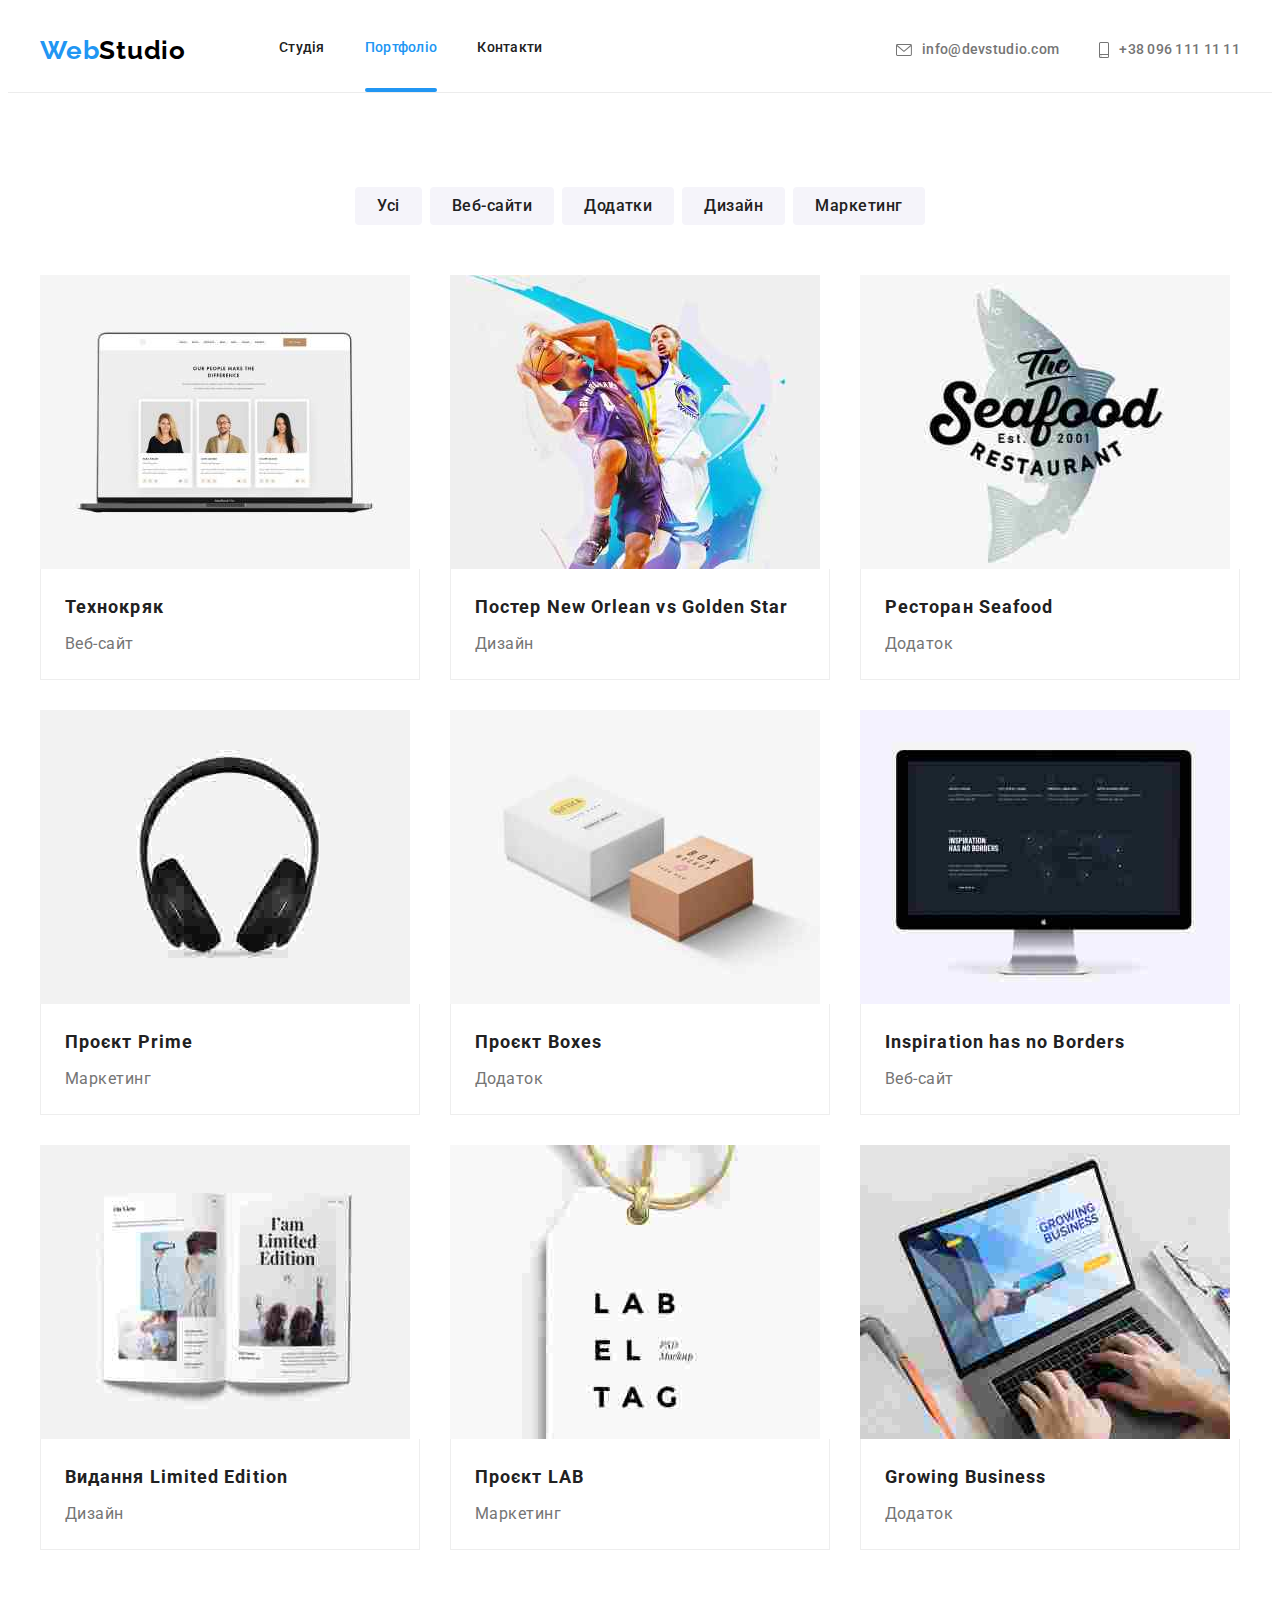
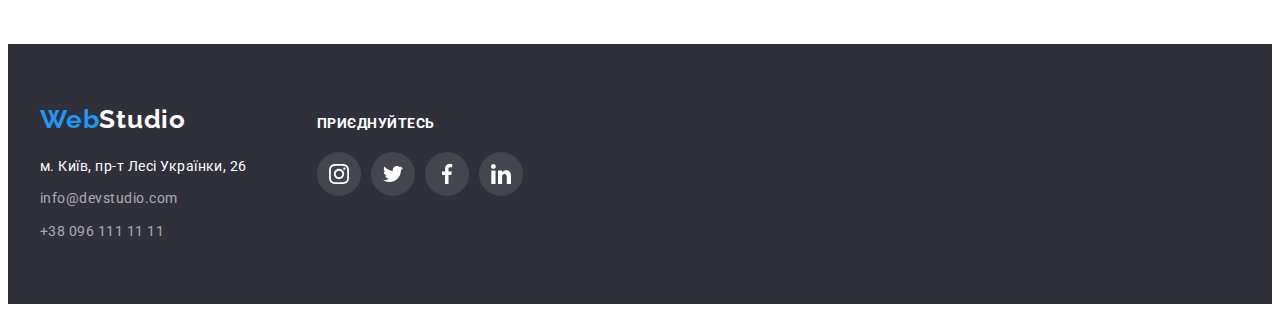
==== portfolio.html @ bfb7cd04 "Add files via upload" ====
<!DOCTYPE html>
<html lang="uk">
<head>
    <meta charset="UTF-8">
    <meta http-equiv="X-UA-Compatible" content="IE=edge">
    <meta name="viewport" content="width=device-width, initial-scale=1.0">
    <title>WebStudio</title>
    <link href="https://fonts.googleapis.com/css2?family=Raleway:wght@700&family=Roboto:wght@400;500;700;900&display=swap" rel="stylesheet">
    <link rel="stylesheet" href="https://cdnjs.cloudflare.com/ajax/libs/modern-normalize/1.1.0/modern-normalize.min.css"
     integrity="sha512-wpPYUAdjBVSE4KJnH1VR1HeZfpl1ub8YT/NKx4PuQ5NmX2tKuGu6U/JRp5y+Y8XG2tV+wKQpNHVUX03MfMFn9Q=="
     crossorigin="anonymous" referrerpolicy="no-referrer"
    />
    <link rel="stylesheet" href="./css/styles.css">
</head>
<body class="body">
    <!--хедер страницы-->
    <header class="header">
        <div class="container header-container">
            <nav class="nav-container">
                <a href="./index.html" class="logo">Web<span class="header-logo">Studio</span></a>
                <ul class="site-nav list">
                    <li class="item"><a href="./index.html" class="link">Студія</a></li>
                    <li class="item"><a href="./portfolio.html" class="link current">Портфоліо</a></li>
                    <li class="item"><a href="#" class="link">Контакти</a></li>
                </ul>
            </nav>
            <ul class="auth-nav list">
                <li class="item">
                    <a href="mailto:info@devstudio.com" class="link">
                        <svg class="icon-contact" width="16" height="12">
                            <use href="./images/icons.svg#icon-envelope"></use>
                        </svg>
                        info@devstudio.com
                    </a>
                </li>
                <li class="item">
                    <a href="tel:+380961111111" class="link">
                        <svg class="icon-contact" width="10" height="16">
                            <use href="./images/icons.svg#icon-smartphone"></use>
                        </svg>
                        +38 096 111 11 11
                    </a>
                </li>
            </ul>
        </div>
    </header>
    <!--Герой-->
    <main>
        <section class="section">
            <div class="container">
                <h1 class="visually-hidden">Наші проекти</h1>
                <ul class="page-nav-button list">
                    <li class="item"><button type="button" class="button-filter">Усі</button></li>
                    <li class="item"><button type="button" class="button-filter">Веб-сайти</button></li>
                    <li class="item"><button type="button" class="button-filter">Додатки</button></li>
                    <li class="item"><button type="button" class="button-filter">Дизайн</button></li>
                    <li class="item"><button type="button" class="button-filter">Маркетинг</button></li>
                </ul>
                <ul class="portfolio-list list">
                    <li class="item">
                        <a href="#" class="portfolio-link">
                            <div class="portfolio-wrap">
                                <img src="./images/portfolio.jpg" alt="Зображення ноутбука з відкритим сайтом" width="370"> 
                                <p class="portfolio-hover-text">Ресурс пропонує комплексні пропозиції з різним рівнем 
                                    функціоналу та сервісів.
                                    Все це дозволить відвідувачу отримати вичерпні відомості 
                                    про компанію чи приватну особу.
                                </p>   
                            </div>        
                            <div class="card-content">
                                <h2 class="portfolio-title">Технокряк</h2>
                                <p class="portfolio-paragraph">Веб-сайт</p>
                            </div>
                            
                        </a>
                    </li> 
                    <li class="item">
                        <a href="#" class="portfolio-link">
                            <img src="./images/portfolio (2).jpg" alt="Зображення гри у баскетбол" width="370">
                            <div class="card-content">        
                                <h2 class="portfolio-title">Постер New Orlean vs Golden Star</h2>
                                <p class="portfolio-paragraph">Дизайн</p>
                            </div>
                        </a>
                    </li>
                    <li class="item">
                        <a href="#" class="portfolio-link">
                            <img src="./images/portfolio (3).jpg" alt="логотип рибного ресторану" width="370">
                            <div class="card-content">   
                                <h2 class="portfolio-title">Ресторан Seafood</h2>
                                <p class="portfolio-paragraph">Додаток</p>
                            </div> 
                        </a>
                    </li> 
                    <li class="item">
                        <a href="#" class="portfolio-link">
                            <img src="./images/portfolio (4).jpg" alt="фото навушників" width="370">
                            <div class="card-content">    
                                <h2 class="portfolio-title">Проєкт Prime</h2>
                                <p class="portfolio-paragraph">Маркетинг</p>
                            </div>
                        </a>
                    </li>
                    <li class="item">
                        <a href="#" class="portfolio-link">
                            <img src="./images/portfolio (5).jpg" alt="зображення двух коробок" width="370">
                            <div class="card-content">    
                                <h2 class="portfolio-title">Проєкт Boxes</h2>
                                <p class="portfolio-paragraph">Додаток</p>
                            </div>
                        </a>
                    </li>
                    <li class="item">
                        <a href="#" class="portfolio-link">
                            <img src="./images/portfolio (6).jpg" alt="зображення монітора" width="370">
                            <div class="card-content">    
                                <h2 class="portfolio-title">Inspiration has no Borders</h2>
                                <p class="portfolio-paragraph">Веб-сайт</p>
                            </div>
                        </a>
                    </li>
                    <li class="item">
                        <a href="#" class="portfolio-link">
                            <img src="./images/portfolio (7).jpg" alt="зображення журналу" width="370">
                            <div class="card-content">    
                                <h2 class="portfolio-title">Видання Limited Edition</h2>
                                <p class="portfolio-paragraph">Дизайн</p>
                            </div>
                        </a>
                    </li>
                    <li class="item">
                        <a href="#" class="portfolio-link">
                            <img src="./images/portfolio (8).jpg" alt="зображення бірки" width="370">
                            <div class="card-content">    
                                <h2 class="portfolio-title">Проєкт LAB</h2>
                                <p class="portfolio-paragraph">Маркетинг</p>
                            </div>
                        </a>
                    </li>
                    <li class="item">
                        <a href="#" class="portfolio-link">
                            <img src="./images/portfolio (9).jpg" alt="зображення ноутбука" width="370">
                            <div class="card-content">    
                                <h2 class="portfolio-title">Growing Business</h2>
                                <p class="portfolio-paragraph">Додаток</p>
                            </div>
                        </a>
                    </li> 
                </ul>
            </div>
        </section>
     </main>
    <!--Футер-->
    <footer class="footer">
        <div class="footer-container">
            <div>
                <a href="./index.html" class="logo">Web<span class="footer-logo">Studio</span></a>
                <address class="footer-adress">
                    <ul class="footer-nav list">
                        <li class="footer-link">
                            <a href="https://goo.gl/maps/zUmkeaVUU9CxabKS7"
                                target="_blank" rel="noreferrer noopener " class="primary-link">
                                м. Київ, пр-т Лесі Українки, 26
                            </a>
                        </li>
                        <li class="footer-link"><a href="mailto:info@devstudio.com" class="second-link">info@devstudio.com</a></li>
                        <li class="footer-link"><a href="tel:+380961111111" class="second-link">+38 096 111 11 11</a></li>
                    </ul>
                </address>
            </div> 
        
            <div class="social-link">
                <h2 class="social-title">приєднуйтесь</h2>
                <ul class="social-list footer">
                    <li class="social-item">
                        <a href="" class="social-link-footer link">
                            <svg class="social-icon" width="20" height="20">
                                <use href="./images/icons.svg#icon-instagram-2"></use>
                            </svg>
                        </a>
                    </li>
                    <li class="social-item">
                        <a href="" class="social-link-footer link">
                            <svg class="social-icon" width="20" height="20">
                                <use href="./images/icons.svg#icon-twitter-1"></use>
                            </svg>
                        </a>
                    </li>
                    <li class="social-item">
                        <a href="" class="social-link-footer link">
                            <svg class="social-icon" width="20" height="20">
                                <use href="./images/icons.svg#icon-facebook-1"></use>
                            </svg>
                        </a>
                    </li>
                    <li class="social-item">
                        <a href="" class="social-link-footer link">
                            <svg class="social-icon" width="20" height="20">
                                <use href="./images/icons.svg#icon-linkedin-1"></use>
                            </svg>
                        </a>
                    </li>
                </ul>
            </div>
        </div> 
    </footer>    
</body>
</html>
---- css/styles.css ----
:root {
    --primary-text-color:#212121;
    --second-text-color:#757575;
    --white-first-background-color: #F5F5F5;
    --background-light-color:#F5F4FA;
    --accent-color:#2196F3;
    --black-color:#000000;
    --background-dark-color:#2F303A;
    --white-color:#FFFFFF;
    --white-second-text-color:rgba(255, 255, 255, 0.6);
    --button-active-blue: #188CE8;
    --social-link-brand:#AFB1B8;
    --background-gray-color:#C4C4C4;
}

.body {
    background-color: var(--white-color);
    color: var(--second-text-color);
    font-family: Roboto, sans-serif;
    letter-spacing: 0.03em;
}

img {
    display: block;
    max-width: 100%;

}

.container {
    width: 1200px;
    margin-left: auto;
    margin-right: auto;
    padding-left: 15px;
    padding-right: 15px;
}


p,
h1,
h2,
h3,
h4,
h5,
h6 {
  margin: 0;
}



   /* Header */
.header {
    border-bottom: 1px solid #ECECEC;
}

   .logo {
    color:var(--accent-color);
    text-decoration: none;
    font-family: 'Raleway',sans-serif;
    font-weight: 700;
    font-size: 26px;
    line-height: 1.19;
    letter-spacing: 0.03em;
}

.header-logo {
    color:var(--black-color);
    text-decoration: none;
    font-family: 'Raleway';
    font-weight: 700;
    font-size: 26px;
    line-height: 1.2px;
    letter-spacing: 0.03em;
}

.header-logo:hover,
.header-logo:focus {
    color: var(--accent-color);
}


.list {
    list-style: none;
    padding: 0;
    margin: 0;
}

.header-container  {
    display: flex;
   
}

.nav-container {
    display: flex;
    align-items: center;
}

.site-nav {
    display: flex;
    margin-left: 93px;
}

.site-nav .item + .item {
    margin-left: 40px;
}

.site-nav .link {
    display: block;
    padding-top: 32px;
    padding-bottom: 32px;
}

.site-nav .link {
    color: var(--primary-text-color);
    text-decoration: none;
    font-weight: 500;
    font-size: 14px;
    line-height: 1.14;
    letter-spacing: 0.02em;
}

.site-nav .link:hover,
.site-nav .link:focus {
    color: var(--accent-color);
}

.site-nav .link.current {
    color: var(--accent-color);
}

.auth-nav {
    display: flex;
    align-items: center;
    margin-left: auto;
}

.auth-nav .item + .item {
    margin-left: 40px;
}

.auth-nav .link {
    color: var(--second-text-color);
    text-decoration: none;
    font-weight: 500;
    display: flex;
    align-items: center;
    font-size: 14px;
    line-height: 1.14;
    letter-spacing: 0.02em;
}

.auth-nav .link:hover,
.auth-nav .link:focus {
    color: var(--accent-color);
} 

.contacts-link:hover,
.contacts-link:focus {
    color: var(--logo-header-footer-color);
}

.link.link.current::after {
    display: block;
    content: "";
    width: 100%;
    height: 4px;
    border-radius: 2px;
    background-color: var(--accent-color);
    position: relative;
    bottom: -32px;
}

/*  Иконки футера конверт и телефон  */
.icon-contact  {
    margin-right: 10px;
    fill: currentColor;
}



/* Герой */

.hero {
    max-width: 1600px;
    margin: 0 auto;
    background-image: linear-gradient(rgba(47, 48, 58, 0.4),rgba(47, 48, 58, 0.4)), url(../images/herofon.jpg);
    background-color: var(--background-gray-color);
    background-repeat: no-repeat;
    background-size: cover;
    background-position: center;
    padding-top: 200px;
    padding-bottom: 200px;
    text-align: center;
}

.hero .title {
    margin: 0 auto 30px;
    color: var(--white-color);
    max-width: 696px;
    font-weight: 900;
    font-size: 44px;
    line-height: 1.36;
    text-align: center;
    letter-spacing: 0.06em;
    text-transform: uppercase;
    }

.button-order {
    border: none;
    border-radius: 4px;
    padding: 10px 24px;
    min-width: 200px;
    text-align: center;
    background-color: var(--accent-color);
    color: var(--white-color);
    font-family: inherit;
    font-weight: 700;
    font-size: 16px;
    line-height: 1.87;
    letter-spacing: 0.06em;
    box-shadow: 0px 4px 4px rgba(0, 0, 0, 0.15);
    cursor: pointer;
}

.button-order:hover,  
.button-order:focus {
    background-color: var(--button-active-blue);
}   

/*Секція наші переваги */

.visually-hidden {
    position: absolute;
    white-space: nowrap;
    width: 1px; 
    height: 1px; 
    overflow: hidden; 
    border: 0; 
    padding: 0; 
    clip: rect(0 0 0 0); 
    clip-path: inset(50%); 
    margin: -1px; 
}

.section {
    background-color: var(--white-color);
    padding-top: 94px;
    padding-bottom: 94px;
}

.features {
    padding-bottom: 0;
}

.section-title {
    margin-top: 0;
    margin-bottom: 50px;
    color: var(--primary-text-color);
    font-weight: 700;
    font-size: 36px;
    line-height: 1.17;
    text-align: center;
}

.feature-list {
    display: flex;
}

.feature-list .feature-item + .feature-item {
    margin-left: 30px;
}  

.feature-item {
    width: 270px;
}

.feature-list .feature-title {
    margin-top: 0;
    margin-bottom: 10px;
    color: var(--primary-text-color);
    font-weight: 700;
    font-size: 14px;
    line-height: 1.14;
    letter-spacing: 0.03em;
    text-transform: uppercase;
    
}

.feature-paragraph {
    color: var(--second-text-color);
    font-size: 14px;
    line-height: 1.71;
    margin-top: 0;
    margin-bottom: 0;
}

/*   Иконки секція Наші переваги */

.icon-background {
    background-color: var(--background-light-color);
    display: flex;
    justify-content: center;
    align-items: center;
    width: 270px;
    height: 120px;
    margin-bottom: 30px;
    border-radius: 4px;
}

/* Секція Чим ми займаємося*/

.photo {
    display: flex;
}

.photo .item + .item {
    margin-left: 30px;
}

.photo-group {
    position: relative;
}

.works-overlay {
    position: absolute;
    top: 100%;
    left: 100%;
    transform: translate(-100%, -100%);
    display: flex;
    justify-content: center;
    align-items: center;
    font-weight: 700;
    font-size: 14px;
    line-height: 1.14;
    text-transform: uppercase;
    color: #ffffff;
    background-color: rgba(47, 48, 58, 0.8);
    height: 70px;
    width: 100%; 
}




 /* Секція Наша команда*/


.team {
    background-color: var(--background-light-color);
}

.photo-team {
    background-color: var(--white-color);
}

.our-team-item {
    background-color: var(--white-color);
    border-bottom-left-radius: 4px;
    border-bottom-right-radius: 4px;
    box-shadow: 0px 1px 3px rgba(0, 0, 0, 0.12), 0px 1px 1px rgba(0, 0, 0, 0.14), 0px 2px 1px rgba(0, 0, 0, 0.2);
}

.feature-list .our-team-item + .our-team-item {
    margin-left: 30px;
}

.name-title {
    color: var(--primary-text-color);
    font-weight: 500;
    font-size: 16px;
    line-height: 1.18;
    text-align: center;
    margin-bottom: 10px;
}

.profession {
    font-weight: 400;
    font-size: 16px;
    line-height: 1.18;
    text-align: center;
}

.team-info {
    padding-top: 30px;
    padding-bottom: 30px;
}

/*  Иконки секція Наша команда  */
.social-list {
    display: flex;
    align-items: center;
    justify-content: center;
    margin-top: 16px;
    padding: 0;
    list-style: none;
}

.social-item:not(:last-child) {
    margin-right: 10px;
}


.social.link {
    display: flex;
    align-items: center;
    justify-content: center;
    width: 44px;
    height: 44px;
    border-radius: 50px;
    color: var(--social-link-brand);
    background-color: var(--white-color);
}

.social-icon {
    fill: currentColor;
}

.social.link:hover,
.social.link:focus {
    color: var(--white-color);
    background-color: var(--accent-color);
}

/*   Иконки Наши клиенты*/

.list.clients {
    display: flex;
    justify-content: center;
 
}

.clients-link.clients {
    display: flex;
    justify-content: center;
    align-items: center;
    width: 170px;
    height: 92px;
    border: 1px solid #AFB1B8;
    border-radius: 4px;
    color: var(--social-link-brand);
}

.clients-link.clients:hover,
.clients-link.clients:focus {
    border-color: var(--accent-color);
    color: var(--accent-color);
}

.icon-clients {
    fill: currentColor;
}

.item.clients:not(:last-child) {
    margin-right: 30px;
}

/* Футер */

.footer {
    background-color: var(--background-dark-color);
    padding-top: 60px;
    padding-bottom: 60px;
}

.footer-container {
    display: flex;
    align-items: baseline;
    width: 1200px;
    padding-left: 15px;
    padding-right: 15px;
    margin: 0 auto;
 
}

.footer-logo {
    color: var(--white-color);
    text-decoration: none;
    font-family: 'Raleway',sans-serif;
    font-weight: 700;
    font-size: 26px;
    line-height: 1.19;
    letter-spacing: 0.03em;
}

.footer-logo:hover,
.footer-logo:focus {
    color: var(--accent-color);
}

.footer-adress {
    margin-top: 20px;
}

.footer-link:not(:last-child) {
    margin-bottom: 9px;
}


.primary-link {
    display: block;
    color: var(--white-color);
    text-decoration: none;
    font-style: normal;
    font-size: 14px;
    line-height: 1.71;

}

.primary-link:hover,
.primary-link:focus {
    color: var(--accent-color);
}

.second-link {
    display: block;
    color: var(--white-second-text-color);
    text-decoration: none;
    font-style: normal;
    font-size: 14px;
    line-height: 1.71;
   
}

.second-link:hover,
.second-link:focus {
    color: var(--accent-color);
}

/*   Иконки соц.сетей футер   */

.social-title {
    color: var(--white-color);
    margin-bottom: 20px;
    text-transform: uppercase;
    font-weight: 700;
    font-size: 14px;
    line-height: 1.14;
}    

.social-list.footer {
    display: flex;
    align-items: center;
    justify-content: center;
    margin-top: 20px;
    list-style: none;
    padding: 0;
    margin-bottom: 0;
}

.social-link-footer.link {
    display: flex;
    align-items: center;
    justify-content: center;
    color: var(--white-color);
    background-color: rgba(255, 255, 255, 0.1);
    width: 44px;
    height: 44px;
    border-radius: 50px;
}

.social-link-footer.link:hover,
.social-link-footer.link:focus {
    background-color: var(--accent-color);
}


.social-link {
 
    margin-left: 70px;
    min-width: 206px;
}


/* Портфолио*/

.page-nav-button,
.portfolio-list {
    display: flex;
    flex-wrap: wrap;
}

.page-nav-button{
    margin-top: 0;
    margin-bottom: 50px;
    justify-content: center;
}

.portfolio-list {
    margin-top: 0;
    margin-bottom: 0;
}

.button-filter {
    background-color:var(--background-light-color);
    color: var(--primary-text-color);
    font-family: 'Roboto';
    font-weight: 500;
    font-size: 16px;
    line-height: 1.62;
    text-align: center;
    letter-spacing: 0.03em;
    cursor: pointer;
    border-radius: 4px;
    border: none;
    padding: 6px 22px;
}

.button-filter:hover,
.button-filter:focus {
    background-color: var(--accent-color); 
    color: var(--white-color);
    box-shadow: 0px 3px 1px rgba(0, 0, 0, 0.1), 0px 1px 2px rgba(0, 0, 0, 0.08), 0px 2px 2px rgba(0, 0, 0, 0.12);
}   

.portfolio-list .portfolio-link {
    text-decoration: none;
    display: block;
}

.page-nav-button .item + .item {
    margin-left: 8px;
}

.portfolio-list {
    display: flex;
    flex-wrap: wrap;
    list-style: none;
    padding: 0;
    margin: 0;
    gap: 30px;
    
}

.portfolio-list .item {
    width: calc((100% - 60px) / 3)
}

.portfolio-link:hover,
.portfolio-link:focus {
    box-shadow: 0px 1px 1px rgba(0, 0, 0, 0.12), 0px 4px 4px rgba(0, 0, 0, 0.06), 1px 4px 6px rgba(0, 0, 0, 0.16);
}

.portfolio-list img {
    display: block;
    max-width: 100%;
    height: auto;
}

/*      Оверлей картки портфоліо   */

.item .portfolio-hover-text{
    transform: translateY(0);
}
    

.portfolio-wrap {
    position: relative;
    width: 370px;
    height: 294px;
    overflow: hidden;
}

.portfolio-hover-text {
    position: absolute;
    opacity: 0;
    top: 0;
    left: 0;
    width: 100%;
    height: 100%;
    transition: transform 250ms cubic-bezier(0.4, 0, 0.2, 1);
    padding: 63px 24px;

    font-weight: 400;
    font-size: 18px;
    line-height: 1.56;
    background-color: rgba(33, 150, 243, 0.9);
    color:var(--white-color)
}

.portfolio-link:hover .portfolio-hover-text {
    opacity:1;
    transform: translateY(0);
}



.portfolio-list .portfolio-title {
    margin-top: 0;
    margin-bottom: 4px;
    color: var(--primary-text-color);
    text-decoration: none;
    font-weight: 700;
    font-size: 18px;
    line-height: 2.00;
    letter-spacing: 0.06em;
}

.portfolio-paragraph {
    color: var(--second-text-color);
    font-weight: 400;
    font-size: 16px;
    line-height: 1.87;
    text-decoration: none;
    margin: 0;
}

.card-content {
    background-color: var(--white-color);
    border: 1px solid #EEEEEE;
    border-top: none;
    padding-top: 20px;
    padding-bottom: 20px;
    padding-right: 24px;
    padding-left: 24px;
}
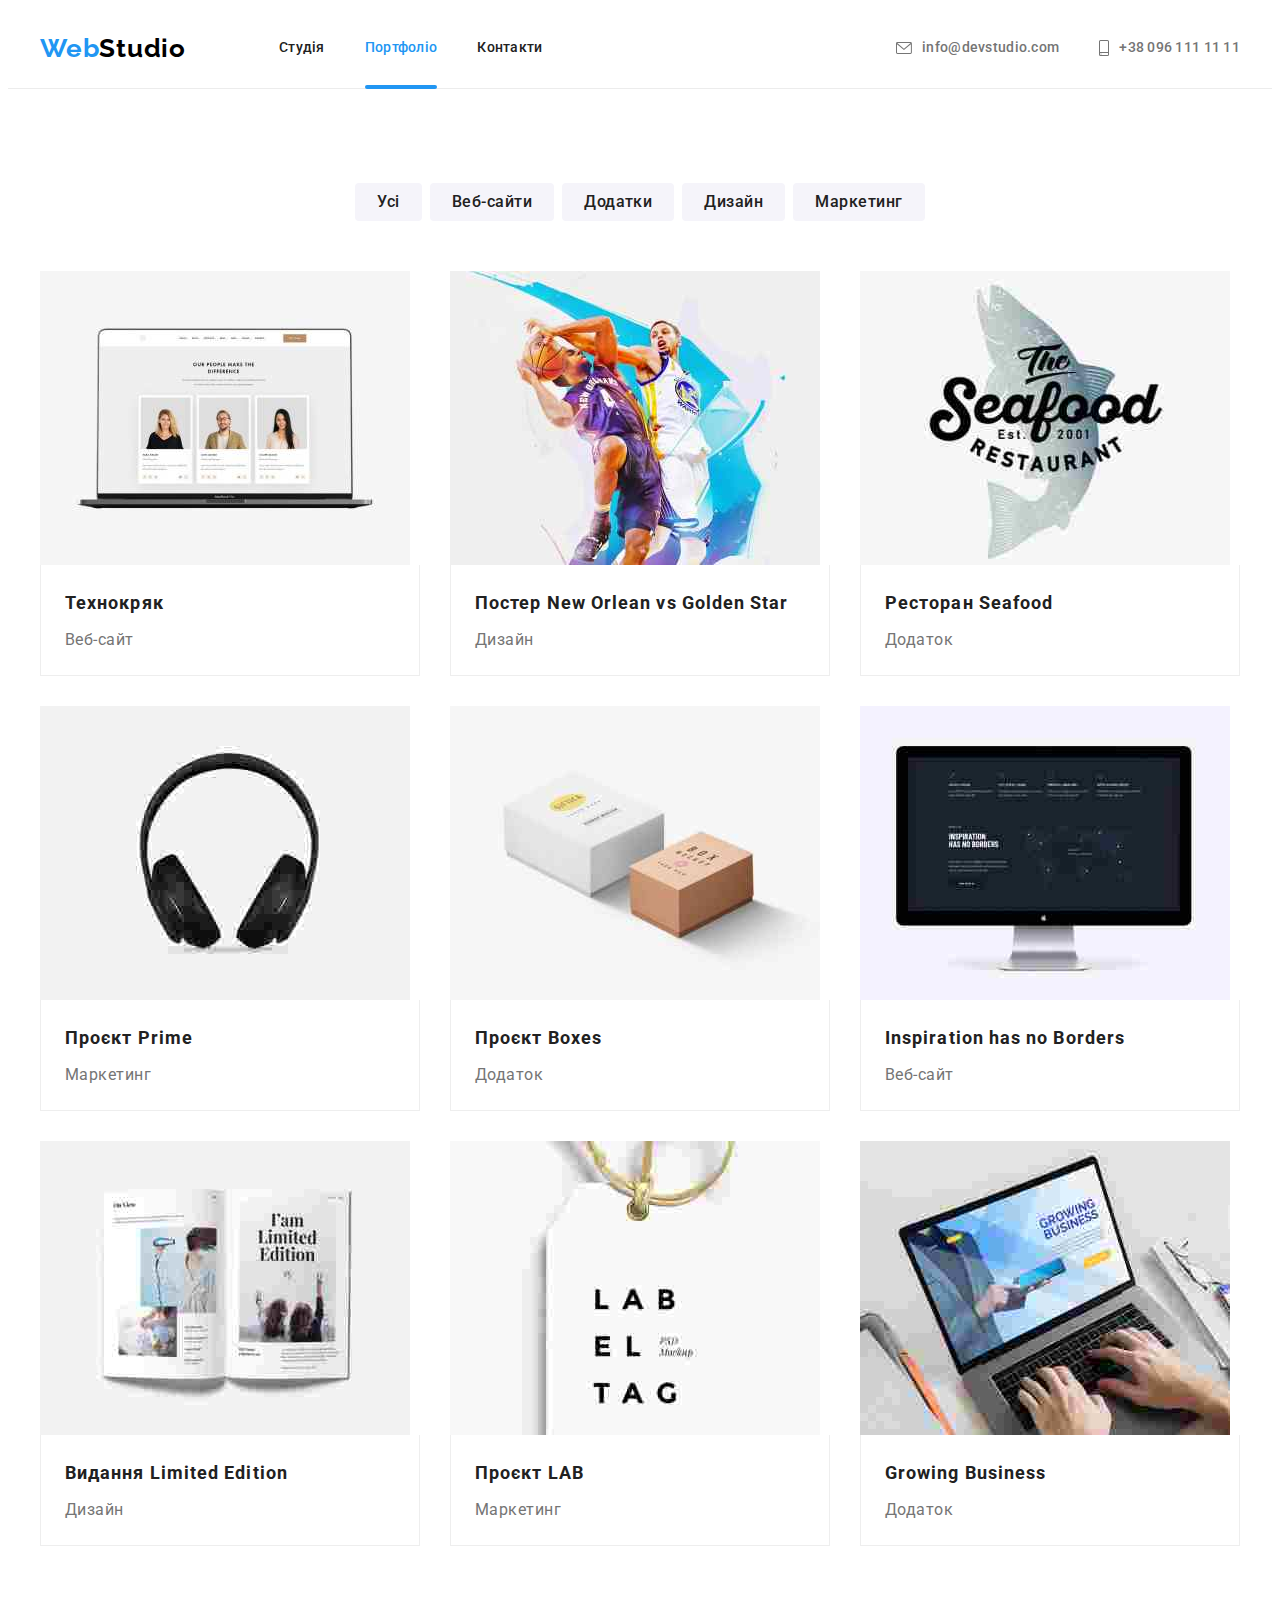
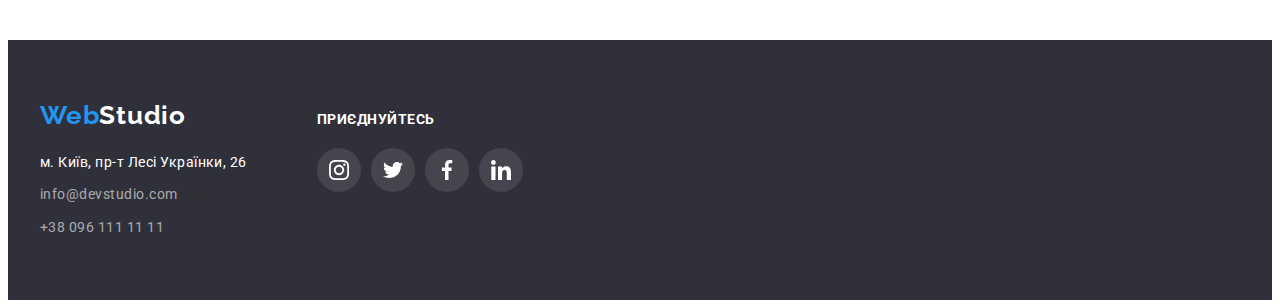
==== commit 5d8171ba: "Add files via upload" ====
--- a/portfolio.html
+++ b/portfolio.html
@@ -71,12 +71,18 @@
                                 <h2 class="portfolio-title">Технокряк</h2>
                                 <p class="portfolio-paragraph">Веб-сайт</p>
                             </div>
-                            
                         </a>
                     </li> 
                     <li class="item">
                         <a href="#" class="portfolio-link">
-                            <img src="./images/portfolio (2).jpg" alt="Зображення гри у баскетбол" width="370">
+                            <div class="portfolio-wrap">
+                                <img src="./images/portfolio (2).jpg" alt="Зображення гри у баскетбол" width="370">
+                                <p class="portfolio-hover-text">Ресурс пропонує комплексні пропозиції з різним рівнем 
+                                    функціоналу та сервісів.
+                                    Все це дозволить відвідувачу отримати вичерпні відомості 
+                                    про компанію чи приватну особу.
+                                </p>
+                            </div>
                             <div class="card-content">        
                                 <h2 class="portfolio-title">Постер New Orlean vs Golden Star</h2>
                                 <p class="portfolio-paragraph">Дизайн</p>
@@ -85,7 +91,14 @@
                     </li>
                     <li class="item">
                         <a href="#" class="portfolio-link">
-                            <img src="./images/portfolio (3).jpg" alt="логотип рибного ресторану" width="370">
+                            <div class="portfolio-wrap">
+                                <img src="./images/portfolio (3).jpg" alt="логотип рибного ресторану" width="370">
+                                <p class="portfolio-hover-text">Ресурс пропонує комплексні пропозиції з різним рівнем 
+                                    функціоналу та сервісів.
+                                    Все це дозволить відвідувачу отримати вичерпні відомості 
+                                    про компанію чи приватну особу.
+                                </p>
+                            </div>
                             <div class="card-content">   
                                 <h2 class="portfolio-title">Ресторан Seafood</h2>
                                 <p class="portfolio-paragraph">Додаток</p>
@@ -94,7 +107,14 @@
                     </li> 
                     <li class="item">
                         <a href="#" class="portfolio-link">
-                            <img src="./images/portfolio (4).jpg" alt="фото навушників" width="370">
+                            <div class="portfolio-wrap">
+                                <img src="./images/portfolio (4).jpg" alt="фото навушників" width="370">
+                                <p class="portfolio-hover-text">Ресурс пропонує комплексні пропозиції з різним рівнем 
+                                    функціоналу та сервісів.
+                                    Все це дозволить відвідувачу отримати вичерпні відомості 
+                                    про компанію чи приватну особу.
+                                </p>
+                            </div>    
                             <div class="card-content">    
                                 <h2 class="portfolio-title">Проєкт Prime</h2>
                                 <p class="portfolio-paragraph">Маркетинг</p>
@@ -103,7 +123,14 @@
                     </li>
                     <li class="item">
                         <a href="#" class="portfolio-link">
-                            <img src="./images/portfolio (5).jpg" alt="зображення двух коробок" width="370">
+                            <div class="portfolio-wrap">
+                                <img src="./images/portfolio (5).jpg" alt="зображення двух коробок" width="370">
+                                <p class="portfolio-hover-text">Ресурс пропонує комплексні пропозиції з різним рівнем 
+                                    функціоналу та сервісів.
+                                    Все це дозволить відвідувачу отримати вичерпні відомості 
+                                    про компанію чи приватну особу.
+                                </p>
+                            </div>
                             <div class="card-content">    
                                 <h2 class="portfolio-title">Проєкт Boxes</h2>
                                 <p class="portfolio-paragraph">Додаток</p>
@@ -112,7 +139,14 @@
                     </li>
                     <li class="item">
                         <a href="#" class="portfolio-link">
-                            <img src="./images/portfolio (6).jpg" alt="зображення монітора" width="370">
+                            <div class="portfolio-wrap">    
+                                <img src="./images/portfolio (6).jpg" alt="зображення монітора" width="370">
+                                <p class="portfolio-hover-text">Ресурс пропонує комплексні пропозиції з різним рівнем 
+                                    функціоналу та сервісів.
+                                    Все це дозволить відвідувачу отримати вичерпні відомості 
+                                    про компанію чи приватну особу.
+                                </p>
+                            </div>
                             <div class="card-content">    
                                 <h2 class="portfolio-title">Inspiration has no Borders</h2>
                                 <p class="portfolio-paragraph">Веб-сайт</p>
@@ -121,7 +155,14 @@
                     </li>
                     <li class="item">
                         <a href="#" class="portfolio-link">
-                            <img src="./images/portfolio (7).jpg" alt="зображення журналу" width="370">
+                            <div class="portfolio-wrap">
+                                <img src="./images/portfolio (7).jpg" alt="зображення журналу" width="370">
+                                <p class="portfolio-hover-text">Ресурс пропонує комплексні пропозиції з різним рівнем 
+                                    функціоналу та сервісів.
+                                    Все це дозволить відвідувачу отримати вичерпні відомості 
+                                    про компанію чи приватну особу.
+                                </p>
+                            </div>    
                             <div class="card-content">    
                                 <h2 class="portfolio-title">Видання Limited Edition</h2>
                                 <p class="portfolio-paragraph">Дизайн</p>
@@ -130,7 +171,14 @@
                     </li>
                     <li class="item">
                         <a href="#" class="portfolio-link">
-                            <img src="./images/portfolio (8).jpg" alt="зображення бірки" width="370">
+                            <div class="portfolio-wrap">
+                                <img src="./images/portfolio (8).jpg" alt="зображення бірки" width="370">
+                                <p class="portfolio-hover-text">Ресурс пропонує комплексні пропозиції з різним рівнем 
+                                    функціоналу та сервісів.
+                                    Все це дозволить відвідувачу отримати вичерпні відомості 
+                                    про компанію чи приватну особу.
+                                </p>
+                            </div>
                             <div class="card-content">    
                                 <h2 class="portfolio-title">Проєкт LAB</h2>
                                 <p class="portfolio-paragraph">Маркетинг</p>
@@ -139,7 +187,14 @@
                     </li>
                     <li class="item">
                         <a href="#" class="portfolio-link">
-                            <img src="./images/portfolio (9).jpg" alt="зображення ноутбука" width="370">
+                            <div class="portfolio-wrap">
+                                <img src="./images/portfolio (9).jpg" alt="зображення ноутбука" width="370">
+                                <p class="portfolio-hover-text">Ресурс пропонує комплексні пропозиції з різним рівнем 
+                                    функціоналу та сервісів.
+                                    Все це дозволить відвідувачу отримати вичерпні відомості 
+                                    про компанію чи приватну особу.
+                                </p>
+                            </div>
                             <div class="card-content">    
                                 <h2 class="portfolio-title">Growing Business</h2>
                                 <p class="portfolio-paragraph">Додаток</p>
--- a/css/styles.css
+++ b/css/styles.css
@@ -11,6 +11,9 @@
     --button-active-blue: #188CE8;
     --social-link-brand:#AFB1B8;
     --background-gray-color:#C4C4C4;
+
+    --backdrop-background-color: rgba(0, 0, 0, 0.2);
+    --close-button-order:rgba(0, 0, 0, 0.1);
 }
 
 .body {
@@ -114,8 +117,12 @@
     text-decoration: none;
     font-weight: 500;
     font-size: 14px;
+    position: relative;
     line-height: 1.14;
     letter-spacing: 0.02em;
+    transition-property: color;
+    transition-duration: 250ms;
+    transition-timing-function: cubic-bezier(0.4, 0, 0.2, 1);
 }
 
 .site-nav .link:hover,
@@ -146,6 +153,9 @@
     font-size: 14px;
     line-height: 1.14;
     letter-spacing: 0.02em;
+    transition-property: color;
+    transition-duration: 250ms;
+    transition-timing-function: cubic-bezier(0.4, 0, 0.2, 1);
 }
 
 .auth-nav .link:hover,
@@ -165,8 +175,8 @@
     height: 4px;
     border-radius: 2px;
     background-color: var(--accent-color);
-    position: relative;
-    bottom: -32px;
+    position: absolute;
+    bottom: -1px;
 }
 
 /*  Иконки футера конверт и телефон  */
@@ -216,6 +226,9 @@
     font-weight: 700;
     font-size: 16px;
     line-height: 1.87;
+    transition-property: color, background-color, box-shadow;
+    transition-duration: 250ms;
+    transition-timing-function: cubic-bezier(0.4, 0, 0.2, 1);
     letter-spacing: 0.06em;
     box-shadow: 0px 4px 4px rgba(0, 0, 0, 0.15);
     cursor: pointer;
@@ -408,6 +421,9 @@
     border-radius: 50px;
     color: var(--social-link-brand);
     background-color: var(--white-color);
+    transition-property: color, background-color;
+    transition-duration: 250ms;
+    transition-timing-function: cubic-bezier(0.4, 0, 0.2, 1);
 }
 
 .social-icon {
@@ -437,6 +453,9 @@
     border: 1px solid #AFB1B8;
     border-radius: 4px;
     color: var(--social-link-brand);
+    transition-property:  color, border;
+    transition-duration: 250ms;
+    transition-timing-function: cubic-bezier(0.4, 0, 0.2, 1);
 }
 
 .clients-link.clients:hover,
@@ -502,6 +521,9 @@
     font-style: normal;
     font-size: 14px;
     line-height: 1.71;
+    transition-property: color;
+    transition-duration: 250ms;
+    transition-timing-function: cubic-bezier(0.4, 0, 0.2, 1);
 
 }
 
@@ -517,6 +539,9 @@
     font-style: normal;
     font-size: 14px;
     line-height: 1.71;
+    transition-property: color;
+    transition-duration: 250ms;
+    transition-timing-function: cubic-bezier(0.4, 0, 0.2, 1);
    
 }
 
@@ -555,6 +580,9 @@
     width: 44px;
     height: 44px;
     border-radius: 50px;
+    transition-property: background-color;
+    transition-duration: 250ms;
+    transition-timing-function: cubic-bezier(0.4, 0, 0.2, 1);
 }
 
 .social-link-footer.link:hover,
@@ -601,7 +629,10 @@
     cursor: pointer;
     border-radius: 4px;
     border: none;
-    padding: 6px 22px;
+    transition-property: color, background-color, box-shadow;
+    padding: 6px 22px; 
+    transition-duration: 250ms;
+    transition-timing-function: cubic-bezier(0.4, 0, 0.2, 1);
 }
 
 .button-filter:hover,
@@ -614,6 +645,8 @@
 .portfolio-list .portfolio-link {
     text-decoration: none;
     display: block;
+    transition-property: box-shadow;
+    transition-duration: 250ms;
 }
 
 .page-nav-button .item + .item {
@@ -627,12 +660,12 @@
     padding: 0;
     margin: 0;
     gap: 30px;
-    
 }
 
 .portfolio-list .item {
     width: calc((100% - 60px) / 3)
 }
+
 
 .portfolio-link:hover,
 .portfolio-link:focus {
@@ -647,28 +680,21 @@
 
 /*      Оверлей картки портфоліо   */
 
-.item .portfolio-hover-text{
-    transform: translateY(0);
-}
-    
 
 .portfolio-wrap {
     position: relative;
-    width: 370px;
-    height: 294px;
     overflow: hidden;
 }
 
 .portfolio-hover-text {
     position: absolute;
-    opacity: 0;
+    transform: translateY(100%);
     top: 0;
     left: 0;
     width: 100%;
     height: 100%;
     transition: transform 250ms cubic-bezier(0.4, 0, 0.2, 1);
     padding: 63px 24px;
-
     font-weight: 400;
     font-size: 18px;
     line-height: 1.56;
@@ -677,7 +703,6 @@
 }
 
 .portfolio-link:hover .portfolio-hover-text {
-    opacity:1;
     transform: translateY(0);
 }
 
@@ -713,3 +738,50 @@
     padding-left: 24px;
 }
 
+/*  Модальное окно  */
+
+.backdrop {
+    position: fixed;
+    top: 0;
+    left: 0;
+    width: 100%;
+    height: 100%;
+    background-color: var(--backdrop-background-color);
+    transition: opacity 250ms linear, visibility 250ms linear, transform 250ms linear;
+}
+
+.modal {
+    position:absolute;
+    top: 50%;
+    left: 50%;
+    transform: translate(-50%, -50%);
+    width: 100%;
+    max-width: 528px;
+    height: 100%;
+    max-height: 581px;
+    background-color: var(--white-color);
+    border-radius: 4px;
+}
+
+.backdrop.is-hidden {
+    opacity: 0;
+    visibility: hidden;
+    pointer-events: none;
+}
+
+.close-btn {
+    position: absolute;
+    display: flex;
+    width: 30px;
+    height: 30px;
+    padding: 0;
+    top: 8px;
+    right: 8px;
+    justify-content: center;
+    align-items: center;
+    cursor: pointer;
+    border-radius: 50%;
+    background-color: var(--white-color);
+    border: 1px solid var(--close-button-order);
+
+}